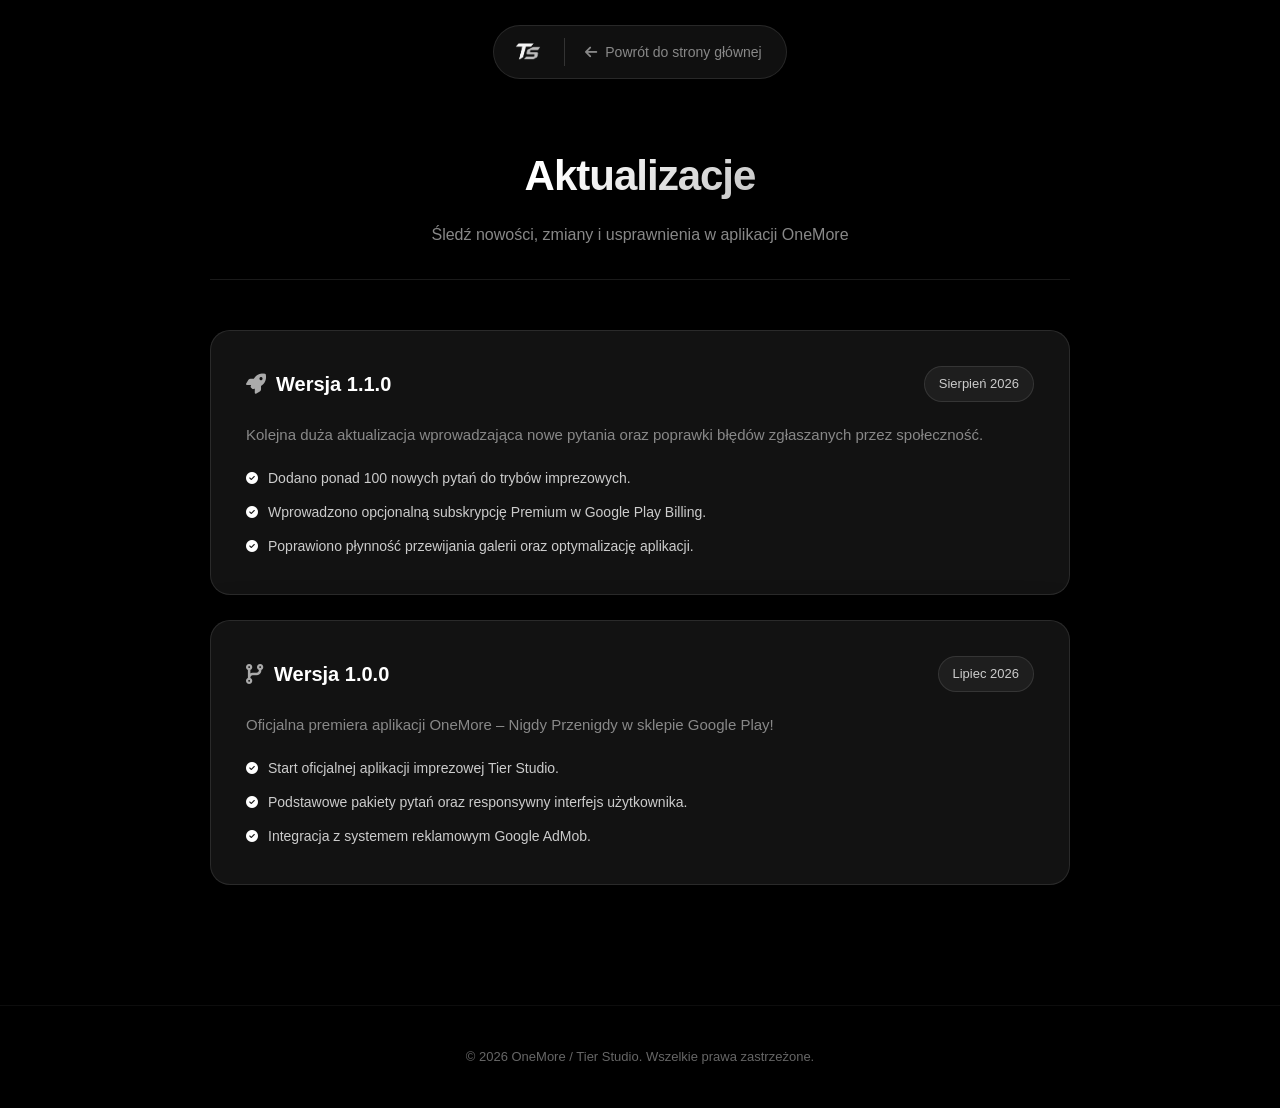
==== aktualizacje-onemore.html @ aea870fd "Add files via upload" ====
<!DOCTYPE html>
<html lang="pl">
<head>
    <meta charset="UTF-8">
    <meta name="viewport" content="width=device-width, initial-scale=1.0">
    <title>Aktualizacje | OneMore</title>
    <!-- Favicon - ikona w karcie przeglądarki -->
    <link rel="icon" type="image/png" href="image/logo0.png">
    <!-- FontAwesome dla ikonek -->
    <link rel="stylesheet" href="https://cdnjs.cloudflare.com/ajax/libs/font-awesome/6.4.0/css/all.min.css">
    
    <style>
        * {
            margin: 0;
            padding: 0;
            box-sizing: border-box;
            scroll-behavior: smooth;
        }

        body {
            background-color: #000000;
            color: #ffffff;
            font-family: -apple-system, BlinkMacSystemFont, 'Segoe UI', Roboto, Helvetica, Arial, sans-serif;
            line-height: 1.7;
            overflow-x: hidden;
        }

        /* Pasek nawigacyjny dopasowany do reszty stron */
        header.top-nav {
            position: fixed;
            top: 25px;
            left: 0;
            width: 100%;
            display: flex;
            justify-content: center;
            z-index: 1000;
            padding: 0 20px;
        }

        nav {
            background-color: rgba(18, 18, 18, 0.9);
            backdrop-filter: blur(14px);
            -webkit-backdrop-filter: blur(14px);
            border: 1px solid rgba(255, 255, 255, 0.1);
            border-radius: 40px;
            padding: 10px 24px 10px 18px;
            display: flex;
            align-items: center;
            gap: 20px;
            box-shadow: 0 10px 30px rgba(0, 0, 0, 0.8);
        }

        .nav-logo {
            display: flex;
            align-items: center;
            text-decoration: none;
        }

        .nav-logo img {
            height: 32px;
            width: auto;
            object-fit: contain;
        }

        .back-link {
            color: #888888;
            text-decoration: none;
            font-size: 14px;
            font-weight: 500;
            transition: color 0.2s ease;
            display: inline-flex;
            align-items: center;
            gap: 8px;
        }

        .back-link:hover {
            color: #ffffff;
        }

        main {
            max-width: 900px;
            margin: 0 auto;
            padding: 140px 20px 60px 20px;
        }

        .page-header {
            text-align: center;
            margin-bottom: 50px;
            padding-bottom: 30px;
            border-bottom: 1px solid rgba(255, 255, 255, 0.1);
        }

        .page-header h1 {
            font-size: 42px;
            font-weight: 900;
            letter-spacing: -1px;
            background: linear-gradient(135deg, #ffffff 40%, #777777 100%);
            -webkit-background-clip: text;
            -webkit-text-fill-color: transparent;
            margin-bottom: 10px;
        }

        .page-header p {
            color: #888888;
            font-size: 16px;
        }

        /* Kontener na aktualizacje (timeline / karty wersji) */
        .updates-container {
            display: flex;
            flex-direction: column;
            gap: 25px;
        }

        .update-card {
            background-color: #121212;
            border: 1px solid rgba(255, 255, 255, 0.1);
            border-radius: 20px;
            padding: 35px;
            box-shadow: 0 20px 50px rgba(0, 0, 0, 0.9);
            transition: border-color 0.3s ease;
        }

        .update-card:hover {
            border-color: rgba(255, 255, 255, 0.3);
        }

        .update-header {
            display: flex;
            justify-content: space-between;
            align-items: center;
            margin-bottom: 20px;
            flex-wrap: wrap;
            gap: 10px;
        }

        .version-title {
            font-size: 20px;
            color: #ffffff;
            font-weight: 700;
            display: flex;
            align-items: center;
            gap: 10px;
        }

        .version-title i {
            color: #aaaaaa;
        }

        .update-date {
            background: rgba(255, 255, 255, 0.05);
            border: 1px solid rgba(255, 255, 255, 0.1);
            padding: 6px 14px;
            border-radius: 20px;
            font-size: 13px;
            color: #cccccc;
        }

        .update-description {
            color: #888888;
            font-size: 15px;
            margin-bottom: 20px;
        }

        .update-list {
            list-style: none;
            display: flex;
            flex-direction: column;
            gap: 10px;
        }

        .update-list li {
            color: #cccccc;
            font-size: 14px;
            display: flex;
            align-items: flex-start;
            gap: 10px;
        }

        .update-list li i {
            color: #ffffff;
            margin-top: 5px;
            font-size: 12px;
        }

        footer {
            text-align: center;
            padding: 40px;
            color: #666666;
            font-size: 13px;
            border-top: 1px solid rgba(255, 255, 255, 0.05);
            margin-top: 60px;
        }

        @media (max-width: 600px) {
            .page-header h1 {
                font-size: 32px;
            }
            .update-card {
                padding: 20px;
            }
        }
    </style>
</head>
<body>

    <header class="top-nav">
        <nav>
            <a href="index.html" class="nav-logo">
                <img src="image/logo0.png" alt="Tier Studio Logo">
            </a>
            <div style="border-left: 1px solid rgba(255, 255, 255, 0.15); padding-left: 20px;">
                <a href="index.html" class="back-link"><i class="fas fa-arrow-left"></i> Powrót do strony głównej</a>
            </div>
        </nav>
    </header>

    <main>
        <div class="page-header">
            <h1>Aktualizacje</h1>
            <p>Śledź nowości, zmiany i usprawnienia w aplikacji OneMore</p>
        </div>

        <div class="updates-container">
            <!-- Wersja najnowsza -->
            <div class="update-card">
                <div class="update-header">
                    <h2 class="version-title"><i class="fas fa-rocket"></i> Wersja 1.1.0</h2>
                    <span class="update-date">Sierpień 2026</span>
                </div>
                <p class="update-description">Kolejna duża aktualizacja wprowadzająca nowe pytania oraz poprawki błędów zgłaszanych przez społeczność.</p>
                <ul class="update-list">
                    <li><i class="fas fa-check-circle"></i> Dodano ponad 100 nowych pytań do trybów imprezowych.</li>
                    <li><i class="fas fa-check-circle"></i> Wprowadzono opcjonalną subskrypcję Premium w Google Play Billing.</li>
                    <li><i class="fas fa-check-circle"></i> Poprawiono płynność przewijania galerii oraz optymalizację aplikacji.</li>
                </ul>
            </div>

            <!-- Wersja poprzednia -->
            <div class="update-card">
                <div class="update-header">
                    <h2 class="version-title"><i class="fas fa-code-branch"></i> Wersja 1.0.0</h2>
                    <span class="update-date">Lipiec 2026</span>
                </div>
                <p class="update-description">Oficjalna premiera aplikacji OneMore – Nigdy Przenigdy w sklepie Google Play!</p>
                <ul class="update-list">
                    <li><i class="fas fa-check-circle"></i> Start oficjalnej aplikacji imprezowej Tier Studio.</li>
                    <li><i class="fas fa-check-circle"></i> Podstawowe pakiety pytań oraz responsywny interfejs użytkownika.</li>
                    <li><i class="fas fa-check-circle"></i> Integracja z systemem reklamowym Google AdMob.</li>
                </ul>
            </div>
        </div>
    </main>

    <footer>
        <p>&copy; 2026 OneMore / Tier Studio. Wszelkie prawa zastrzeżone.</p>
    </footer>

</body>
</html>
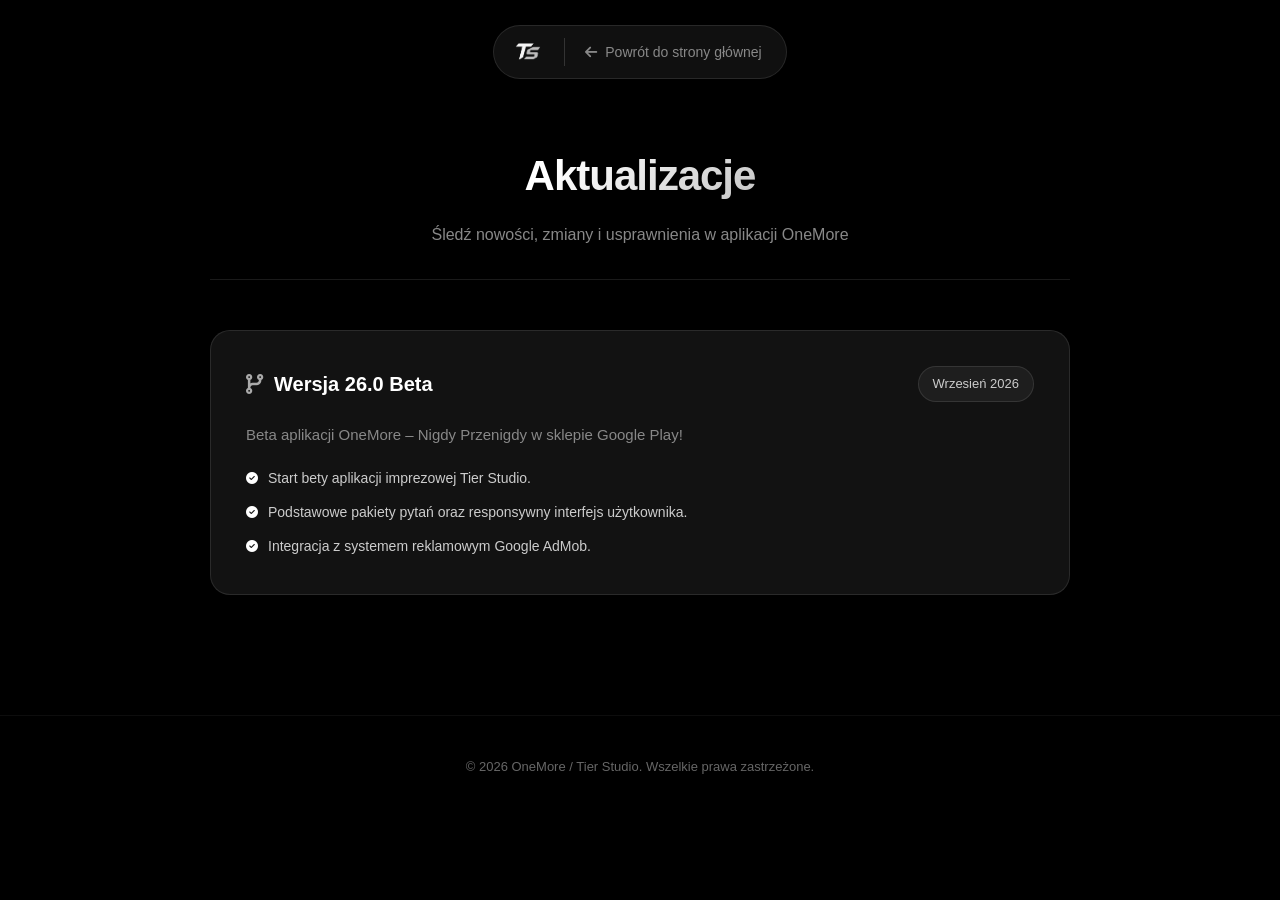
==== commit 789536ca: "Refactor aktualizacje-onemore.html structure" ====
--- a/aktualizacje-onemore.html
+++ b/aktualizacje-onemore.html
@@ -222,29 +222,15 @@
         </div>
 
         <div class="updates-container">
-            <!-- Wersja najnowsza -->
+         
             <div class="update-card">
                 <div class="update-header">
-                    <h2 class="version-title"><i class="fas fa-rocket"></i> Wersja 1.1.0</h2>
-                    <span class="update-date">Sierpień 2026</span>
+                    <h2 class="version-title"><i class="fas fa-code-branch"></i> Wersja 26.0 Beta</h2>
+                    <span class="update-date">Wrzesień 2026</span>
                 </div>
-                <p class="update-description">Kolejna duża aktualizacja wprowadzająca nowe pytania oraz poprawki błędów zgłaszanych przez społeczność.</p>
+                <p class="update-description">Beta aplikacji OneMore – Nigdy Przenigdy w sklepie Google Play!</p>
                 <ul class="update-list">
-                    <li><i class="fas fa-check-circle"></i> Dodano ponad 100 nowych pytań do trybów imprezowych.</li>
-                    <li><i class="fas fa-check-circle"></i> Wprowadzono opcjonalną subskrypcję Premium w Google Play Billing.</li>
-                    <li><i class="fas fa-check-circle"></i> Poprawiono płynność przewijania galerii oraz optymalizację aplikacji.</li>
-                </ul>
-            </div>
-
-            <!-- Wersja poprzednia -->
-            <div class="update-card">
-                <div class="update-header">
-                    <h2 class="version-title"><i class="fas fa-code-branch"></i> Wersja 1.0.0</h2>
-                    <span class="update-date">Lipiec 2026</span>
-                </div>
-                <p class="update-description">Oficjalna premiera aplikacji OneMore – Nigdy Przenigdy w sklepie Google Play!</p>
-                <ul class="update-list">
-                    <li><i class="fas fa-check-circle"></i> Start oficjalnej aplikacji imprezowej Tier Studio.</li>
+                    <li><i class="fas fa-check-circle"></i> Start bety aplikacji imprezowej Tier Studio.</li>
                     <li><i class="fas fa-check-circle"></i> Podstawowe pakiety pytań oraz responsywny interfejs użytkownika.</li>
                     <li><i class="fas fa-check-circle"></i> Integracja z systemem reklamowym Google AdMob.</li>
                 </ul>
@@ -257,4 +243,4 @@
     </footer>
 
 </body>
-</html>+</html>
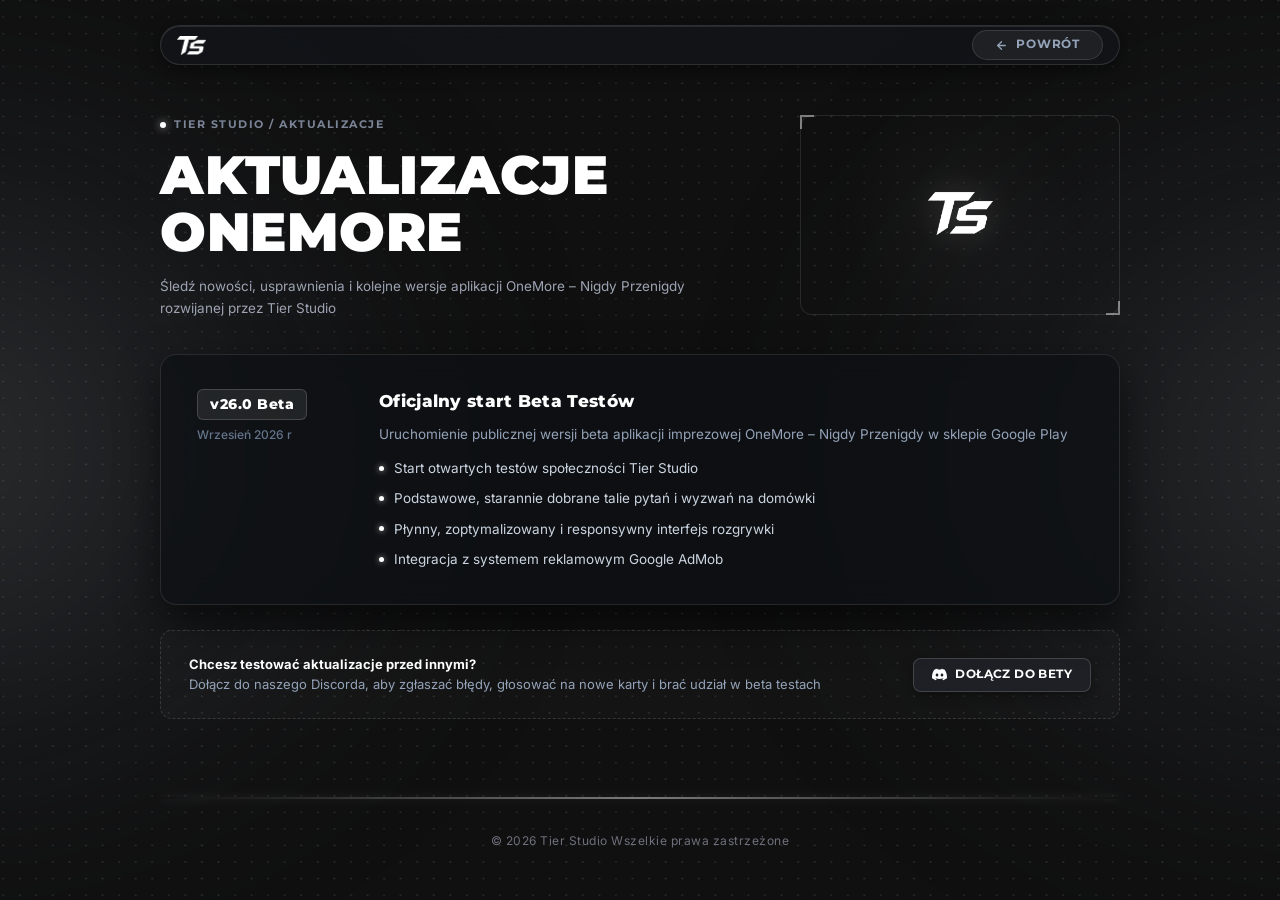
==== commit b5a19f55: "Add files via upload" ====
--- a/aktualizacje-onemore.html
+++ b/aktualizacje-onemore.html
@@ -1,246 +1,452 @@
-<!DOCTYPE html>
-<html lang="pl">
-<head>
-    <meta charset="UTF-8">
-    <meta name="viewport" content="width=device-width, initial-scale=1.0">
-    <title>Aktualizacje | OneMore</title>
-    <!-- Favicon - ikona w karcie przeglądarki -->
-    <link rel="icon" type="image/png" href="image/logo0.png">
-    <!-- FontAwesome dla ikonek -->
-    <link rel="stylesheet" href="https://cdnjs.cloudflare.com/ajax/libs/font-awesome/6.4.0/css/all.min.css">
-    
-    <style>
-        * {
-            margin: 0;
-            padding: 0;
-            box-sizing: border-box;
-            scroll-behavior: smooth;
-        }
-
-        body {
-            background-color: #000000;
-            color: #ffffff;
-            font-family: -apple-system, BlinkMacSystemFont, 'Segoe UI', Roboto, Helvetica, Arial, sans-serif;
-            line-height: 1.7;
-            overflow-x: hidden;
-        }
-
-        /* Pasek nawigacyjny dopasowany do reszty stron */
-        header.top-nav {
-            position: fixed;
-            top: 25px;
-            left: 0;
-            width: 100%;
-            display: flex;
-            justify-content: center;
-            z-index: 1000;
-            padding: 0 20px;
-        }
-
-        nav {
-            background-color: rgba(18, 18, 18, 0.9);
-            backdrop-filter: blur(14px);
-            -webkit-backdrop-filter: blur(14px);
-            border: 1px solid rgba(255, 255, 255, 0.1);
-            border-radius: 40px;
-            padding: 10px 24px 10px 18px;
-            display: flex;
-            align-items: center;
-            gap: 20px;
-            box-shadow: 0 10px 30px rgba(0, 0, 0, 0.8);
-        }
-
-        .nav-logo {
-            display: flex;
-            align-items: center;
-            text-decoration: none;
-        }
-
-        .nav-logo img {
-            height: 32px;
-            width: auto;
-            object-fit: contain;
-        }
-
-        .back-link {
-            color: #888888;
-            text-decoration: none;
-            font-size: 14px;
-            font-weight: 500;
-            transition: color 0.2s ease;
-            display: inline-flex;
-            align-items: center;
-            gap: 8px;
-        }
-
-        .back-link:hover {
-            color: #ffffff;
-        }
-
-        main {
-            max-width: 900px;
-            margin: 0 auto;
-            padding: 140px 20px 60px 20px;
-        }
-
-        .page-header {
-            text-align: center;
-            margin-bottom: 50px;
-            padding-bottom: 30px;
-            border-bottom: 1px solid rgba(255, 255, 255, 0.1);
-        }
-
-        .page-header h1 {
-            font-size: 42px;
-            font-weight: 900;
-            letter-spacing: -1px;
-            background: linear-gradient(135deg, #ffffff 40%, #777777 100%);
-            -webkit-background-clip: text;
-            -webkit-text-fill-color: transparent;
-            margin-bottom: 10px;
-        }
-
-        .page-header p {
-            color: #888888;
-            font-size: 16px;
-        }
-
-        /* Kontener na aktualizacje (timeline / karty wersji) */
-        .updates-container {
-            display: flex;
-            flex-direction: column;
-            gap: 25px;
-        }
-
-        .update-card {
-            background-color: #121212;
-            border: 1px solid rgba(255, 255, 255, 0.1);
-            border-radius: 20px;
-            padding: 35px;
-            box-shadow: 0 20px 50px rgba(0, 0, 0, 0.9);
-            transition: border-color 0.3s ease;
-        }
-
-        .update-card:hover {
-            border-color: rgba(255, 255, 255, 0.3);
-        }
-
-        .update-header {
-            display: flex;
-            justify-content: space-between;
-            align-items: center;
-            margin-bottom: 20px;
-            flex-wrap: wrap;
-            gap: 10px;
-        }
-
-        .version-title {
-            font-size: 20px;
-            color: #ffffff;
-            font-weight: 700;
-            display: flex;
-            align-items: center;
-            gap: 10px;
-        }
-
-        .version-title i {
-            color: #aaaaaa;
-        }
-
-        .update-date {
-            background: rgba(255, 255, 255, 0.05);
-            border: 1px solid rgba(255, 255, 255, 0.1);
-            padding: 6px 14px;
-            border-radius: 20px;
-            font-size: 13px;
-            color: #cccccc;
-        }
-
-        .update-description {
-            color: #888888;
-            font-size: 15px;
-            margin-bottom: 20px;
-        }
-
-        .update-list {
-            list-style: none;
-            display: flex;
-            flex-direction: column;
-            gap: 10px;
-        }
-
-        .update-list li {
-            color: #cccccc;
-            font-size: 14px;
-            display: flex;
-            align-items: flex-start;
-            gap: 10px;
-        }
-
-        .update-list li i {
-            color: #ffffff;
-            margin-top: 5px;
-            font-size: 12px;
-        }
-
-        footer {
-            text-align: center;
-            padding: 40px;
-            color: #666666;
-            font-size: 13px;
-            border-top: 1px solid rgba(255, 255, 255, 0.05);
-            margin-top: 60px;
-        }
-
-        @media (max-width: 600px) {
-            .page-header h1 {
-                font-size: 32px;
-            }
-            .update-card {
-                padding: 20px;
-            }
-        }
-    </style>
-</head>
-<body>
-
-    <header class="top-nav">
-        <nav>
-            <a href="index.html" class="nav-logo">
-                <img src="image/logo0.png" alt="Tier Studio Logo">
-            </a>
-            <div style="border-left: 1px solid rgba(255, 255, 255, 0.15); padding-left: 20px;">
-                <a href="index.html" class="back-link"><i class="fas fa-arrow-left"></i> Powrót do strony głównej</a>
-            </div>
-        </nav>
-    </header>
-
-    <main>
-        <div class="page-header">
-            <h1>Aktualizacje</h1>
-            <p>Śledź nowości, zmiany i usprawnienia w aplikacji OneMore</p>
-        </div>
-
-        <div class="updates-container">
-         
-            <div class="update-card">
-                <div class="update-header">
-                    <h2 class="version-title"><i class="fas fa-code-branch"></i> Wersja 26.0 Beta</h2>
-                    <span class="update-date">Wrzesień 2026</span>
-                </div>
-                <p class="update-description">Beta aplikacji OneMore – Nigdy Przenigdy w sklepie Google Play!</p>
-                <ul class="update-list">
-                    <li><i class="fas fa-check-circle"></i> Start bety aplikacji imprezowej Tier Studio.</li>
-                    <li><i class="fas fa-check-circle"></i> Podstawowe pakiety pytań oraz responsywny interfejs użytkownika.</li>
-                    <li><i class="fas fa-check-circle"></i> Integracja z systemem reklamowym Google AdMob.</li>
-                </ul>
-            </div>
-        </div>
-    </main>
-
-    <footer>
-        <p>&copy; 2026 OneMore / Tier Studio. Wszelkie prawa zastrzeżone.</p>
-    </footer>
-
-</body>
-</html>
+<!DOCTYPE html>
+<html lang="pl">
+<head>
+  <meta charset="UTF-8">
+  <meta name="viewport" content="width=device-width, initial-scale=1.0">
+  <title>Aktualizacje – OneMore | Tier Studio</title>
+  <meta name="description" content="Historia wersji, dziennik zmian i aktualizacje gry OneMore – Nigdy Przenigdy od Tier Studio.">
+  <meta name="theme-color" content="#0e0e10">
+
+  <link rel="icon" type="image/png" href="Image/favicon.png">
+  <link rel="shortcut icon" type="image/png" href="Image/logoG.png">
+
+  <link rel="preconnect" href="https://fonts.googleapis.com">
+  <link rel="preconnect" href="https://fonts.gstatic.com" crossorigin>
+  <link href="https://fonts.googleapis.com/css2?family=Montserrat:wght@400;600;700;800;900&family=Inter:wght@400;500;600;700&display=swap" rel="stylesheet">
+
+  <link rel="stylesheet" href="style.css">
+  <style>
+    .updates-page {
+      padding-top: 25px;
+      padding-bottom: 70px;
+    }
+
+    .nav-back-btn {
+      display: inline-flex;
+      align-items: center;
+      gap: 8px;
+      font-family: var(--font-heading);
+      font-size: 11.5px;
+      font-weight: 700;
+      letter-spacing: 0.8px;
+      text-transform: uppercase;
+      color: #94a3b8;
+      text-decoration: none;
+      padding: 5.5px 22px;
+      border-radius: 9999px;
+      background: rgba(255, 255, 255, 0.06);
+      border: 1px solid rgba(255, 255, 255, 0.12);
+      transition: all var(--transition-fast);
+    }
+
+    .nav-back-btn:hover {
+      color: #ffffff;
+      background: rgba(255, 255, 255, 0.14);
+      border-color: rgba(255, 255, 255, 0.28);
+      transform: translateX(-2px);
+    }
+
+    .updates-layout-wrapper {
+      width: 100%;
+      max-width: 960px;
+      margin: 0 auto;
+      display: flex;
+      flex-direction: column;
+    }
+
+    /* Górna sekcja jak na podstronie polityki */
+    .updates-header-split {
+      display: flex;
+      align-items: center;
+      justify-content: space-between;
+      gap: 40px;
+      width: 100%;
+      padding-bottom: 35px;
+    }
+
+    .updates-header-left {
+      flex: 1.3;
+      min-width: 0;
+    }
+
+    .updates-breadcrumb {
+      display: inline-flex;
+      align-items: center;
+      gap: 8px;
+      font-family: var(--font-heading);
+      font-size: 10.5px;
+      font-weight: 700;
+      letter-spacing: 1.5px;
+      text-transform: uppercase;
+      color: #7b8496;
+      margin-bottom: 14px;
+    }
+
+    .breadcrumb-dot {
+      width: 6px;
+      height: 6px;
+      border-radius: 50%;
+      background-color: #ffffff;
+      box-shadow: 0 0 8px rgba(255, 255, 255, 0.7);
+      display: inline-block;
+      flex-shrink: 0;
+      animation: dotPulse 2s cubic-bezier(0.4, 0, 0.6, 1) infinite;
+    }
+
+    .updates-main-title {
+      font-family: var(--font-heading);
+      font-size: clamp(34px, 4.6vw, 54px);
+      font-weight: 900;
+      letter-spacing: 0.5px;
+      color: #ffffff;
+      line-height: 1.05;
+      text-transform: uppercase;
+      margin-bottom: 16px;
+    }
+
+    .updates-main-desc {
+      font-family: var(--font-body);
+      font-size: 13.5px;
+      color: #9da3b2;
+      line-height: 1.6;
+      max-width: 540px;
+    }
+
+    .updates-header-right {
+      flex: 0.9;
+      display: flex;
+      justify-content: flex-end;
+      align-items: center;
+    }
+
+    .ts-corner-box {
+      position: relative;
+      width: 100%;
+      max-width: 320px;
+      aspect-ratio: 16 / 10;
+      display: flex;
+      align-items: center;
+      justify-content: center;
+      padding: 20px;
+      border: 1px solid rgba(255, 255, 255, 0.1);
+      border-radius: 12px;
+      background: radial-gradient(circle at center, rgba(255, 255, 255, 0.03) 0%, rgba(0, 0, 0, 0) 70%);
+    }
+
+    .ts-corner-box::before,
+    .ts-corner-box::after {
+      content: "";
+      position: absolute;
+      width: 14px;
+      height: 14px;
+      pointer-events: none;
+    }
+
+    .ts-corner-box::before {
+      top: -1px;
+      left: -1px;
+      border-top: 2px solid rgba(255, 255, 255, 0.45);
+      border-left: 2px solid rgba(255, 255, 255, 0.45);
+    }
+
+    .ts-corner-box::after {
+      bottom: -1px;
+      right: -1px;
+      border-bottom: 2px solid rgba(255, 255, 255, 0.45);
+      border-right: 2px solid rgba(255, 255, 255, 0.45);
+    }
+
+    .ts-corner-img {
+      max-height: 85px;
+      width: auto;
+      object-fit: contain;
+      filter: invert(1) brightness(1.15) drop-shadow(0 0 16px rgba(255, 255, 255, 0.15));
+      transition: transform var(--transition-fast);
+    }
+
+    .ts-corner-box:hover .ts-corner-img {
+      transform: scale(1.06);
+    }
+
+    /* Kontener changelogu / listy aktualizacji */
+    .updates-list-container {
+      width: 100%;
+      border: 1px solid rgba(255, 255, 255, 0.1);
+      border-radius: 16px;
+      background: rgba(14, 16, 20, 0.7);
+      backdrop-filter: blur(14px);
+      -webkit-backdrop-filter: blur(14px);
+      overflow: hidden;
+      box-shadow: 0 16px 40px rgba(0, 0, 0, 0.55);
+    }
+
+    .update-row {
+      display: flex;
+      align-items: flex-start;
+      gap: 32px;
+      padding: 34px 36px;
+      border-bottom: 1px solid rgba(255, 255, 255, 0.08);
+      transition: background-color 0.2s ease;
+    }
+
+    .update-row:last-child {
+      border-bottom: none;
+    }
+
+    .update-row:hover {
+      background-color: rgba(255, 255, 255, 0.02);
+    }
+
+    .update-version-badge {
+      display: flex;
+      flex-direction: column;
+      align-items: flex-start;
+      width: 150px;
+      flex-shrink: 0;
+      gap: 6px;
+    }
+
+    .version-tag {
+      font-family: var(--font-heading);
+      font-size: 14px;
+      font-weight: 800;
+      color: #ffffff;
+      letter-spacing: 0.5px;
+      background: rgba(255, 255, 255, 0.08);
+      border: 1px solid rgba(255, 255, 255, 0.16);
+      padding: 4px 12px;
+      border-radius: 6px;
+      display: inline-flex;
+      align-items: center;
+      gap: 6px;
+    }
+
+    .version-date {
+      font-family: var(--font-body);
+      font-size: 12px;
+      color: #64748b;
+      font-weight: 500;
+    }
+
+    .update-content {
+      flex: 1;
+      min-width: 0;
+    }
+
+    .update-title {
+      font-family: var(--font-heading);
+      font-size: 17px;
+      font-weight: 800;
+      color: #ffffff;
+      letter-spacing: 0.3px;
+      margin-bottom: 8px;
+    }
+
+    .update-desc {
+      font-family: var(--font-body);
+      font-size: 13.5px;
+      color: #94a3b8;
+      line-height: 1.65;
+    }
+
+    .update-desc p {
+      margin-bottom: 10px;
+    }
+
+    .update-features {
+      list-style: none;
+      display: flex;
+      flex-direction: column;
+      gap: 8px;
+      margin-top: 12px;
+    }
+
+    .update-features li {
+      font-family: var(--font-body);
+      font-size: 13.5px;
+      color: #cbd5e1;
+      display: flex;
+      align-items: center;
+      gap: 10px;
+    }
+
+    .check-dot {
+      width: 5px;
+      height: 5px;
+      border-radius: 50%;
+      background: #ffffff;
+      box-shadow: 0 0 6px rgba(255, 255, 255, 0.7);
+      flex-shrink: 0;
+    }
+
+    /* Karta społeczności i powiadomień na dole */
+    .discord-hint-card {
+      margin-top: 25px;
+      padding: 24px 28px;
+      border: 1px dashed rgba(255, 255, 255, 0.14);
+      border-radius: 12px;
+      background: rgba(255, 255, 255, 0.02);
+      display: flex;
+      align-items: center;
+      justify-content: space-between;
+      gap: 20px;
+      flex-wrap: wrap;
+    }
+
+    .discord-hint-text {
+      font-family: var(--font-body);
+      font-size: 13px;
+      color: #94a3b8;
+      line-height: 1.5;
+    }
+
+    .discord-hint-text strong {
+      color: #ffffff;
+    }
+
+    .discord-hint-btn {
+      display: inline-flex;
+      align-items: center;
+      gap: 8px;
+      background: #1e2025;
+      color: #ffffff;
+      border: 1px solid rgba(255, 255, 255, 0.16);
+      border-radius: 8px;
+      font-family: var(--font-heading);
+      font-weight: 700;
+      font-size: 11.5px;
+      letter-spacing: 0.4px;
+      text-transform: uppercase;
+      padding: 7.5px 18px;
+      text-decoration: none;
+      cursor: pointer;
+      box-shadow: 0 4px 12px rgba(0, 0, 0, 0.35);
+      transition: all var(--transition-fast);
+      white-space: nowrap;
+    }
+
+    .discord-hint-btn:hover {
+      background: #2a2c34;
+      border-color: rgba(255, 255, 255, 0.32);
+      transform: translateY(-1.5px);
+      box-shadow: 0 6px 16px rgba(0, 0, 0, 0.5);
+    }
+
+    @media (max-width: 820px) {
+      .updates-header-split {
+        flex-direction: column;
+        align-items: flex-start;
+        gap: 25px;
+      }
+      .updates-header-right {
+        width: 100%;
+        justify-content: flex-start;
+      }
+      .ts-corner-box {
+        max-width: 100%;
+        height: 120px;
+      }
+      .update-row {
+        flex-direction: column;
+        gap: 16px;
+        padding: 24px 20px;
+      }
+      .update-version-badge {
+        width: 100%;
+      }
+    }
+  </style>
+</head>
+<body>
+
+  <section class="section-block updates-page" aria-label="Aktualizacje OneMore">
+    <div class="section-container">
+      
+      <!-- Pasek nawigacji identyczny jak na podstronie polityki -->
+      <header class="navbar-capsule">
+        <a href="index.html" class="nav-logo" title="Tier Studio">
+          <img src="Image/logo_tight.png" alt="TS Logo" class="nav-ts-logo">
+        </a>
+        <a href="index.html" class="nav-back-btn" title="Powrót do strony głównej">
+          <svg width="13" height="13" viewBox="0 0 24 24" fill="none" stroke="currentColor" stroke-width="2.5" stroke-linecap="round" stroke-linejoin="round">
+            <line x1="19" y1="12" x2="5" y2="12"></line>
+            <polyline points="12 19 5 12 12 5"></polyline>
+          </svg>
+          <span>POWRÓT</span>
+        </a>
+      </header>
+
+      <div class="updates-layout-wrapper">
+        
+        <div class="updates-header-split">
+          <div class="updates-header-left">
+            <div class="updates-breadcrumb">
+              <span class="breadcrumb-dot" aria-hidden="true"></span>
+              <span>TIER STUDIO / AKTUALIZACJE</span>
+            </div>
+            <h1 class="updates-main-title">AKTUALIZACJE<br>ONEMORE</h1>
+            <p class="updates-main-desc">
+              Śledź nowości, usprawnienia i kolejne wersje aplikacji OneMore – Nigdy Przenigdy rozwijanej przez Tier Studio
+            </p>
+          </div>
+
+          <div class="updates-header-right">
+            <div class="ts-corner-box">
+              <img src="Image/logo0.png" alt="Tier Studio TS Logo" class="ts-corner-img">
+            </div>
+          </div>
+        </div>
+
+        <div class="updates-list-container">
+          
+          <div class="update-row">
+            <div class="update-version-badge">
+              <span class="version-tag">v26.0 Beta</span>
+              <span class="version-date">Wrzesień 2026 r</span>
+            </div>
+            <div class="update-content">
+              <h2 class="update-title">Oficjalny start Beta Testów</h2>
+              <div class="update-desc">
+                <p>Uruchomienie publicznej wersji beta aplikacji imprezowej OneMore – Nigdy Przenigdy w sklepie Google Play</p>
+                <ul class="update-features">
+                  <li><span class="check-dot"></span> Start otwartych testów społeczności Tier Studio</li>
+                  <li><span class="check-dot"></span> Podstawowe, starannie dobrane talie pytań i wyzwań na domówki</li>
+                  <li><span class="check-dot"></span> Płynny, zoptymalizowany i responsywny interfejs rozgrywki</li>
+                  <li><span class="check-dot"></span> Integracja z systemem reklamowym Google AdMob</li>
+                </ul>
+              </div>
+            </div>
+          </div>
+
+        </div>
+
+        <div class="discord-hint-card">
+          <div class="discord-hint-text">
+            <strong>Chcesz testować aktualizacje przed innymi?</strong><br>
+            Dołącz do naszego Discorda, aby zgłaszać błędy, głosować na nowe karty i brać udział w beta testach
+          </div>
+          <a href="https://discord.gg/GRFfxUeqSg" target="_blank" rel="noopener noreferrer" class="discord-hint-btn">
+            <svg width="15" height="15" viewBox="0 0 24 24" fill="currentColor">
+              <path d="M20.317 4.37a19.791 19.791 0 0 0-4.885-1.515.074.074 0 0 0-.079.037c-.21.375-.444.864-.608 1.25a18.27 18.27 0 0 0-5.487 0 12.64 12.64 0 0 0-.617-1.25.077.077 0 0 0-.079-.037A19.736 19.736 0 0 0 3.677 4.37a.07.07 0 0 0-.032.027C.533 9.046-.32 13.58.099 18.057a.082.082 0 0 0 .031.057 19.9 19.9 0 0 0 5.993 3.03.078.078 0 0 0 .084-.028c.462-.63.874-1.295 1.226-1.994.021-.041.001-.09-.041-.106a13.107 13.107 0 0 1-1.872-.892.077.077 0 0 1-.008-.128 10.2 10.2 0 0 0 .372-.292.074.074 0 0 1 .077-.01c3.929 1.793 8.18 1.793 12.061 0a.074.074 0 0 1 .078.01c.12.098.246.198.373.292a.077.077 0 0 1-.006.127 12.299 12.299 0 0 1-1.873.894.077.077 0 0 0-.041.107c.36.698.772 1.362 1.225 1.993a.076.076 0 0 0 .084.028 19.839 19.839 0 0 0 6.002-3.03.077.077 0 0 0 .032-.054c.5-5.177-.838-9.674-3.549-13.66a.061.061 0 0 0-.031-.028zM8.02 15.33c-1.183 0-2.157-1.085-2.157-2.419 0-1.333.956-2.419 2.157-2.419 1.21 0 2.176 1.096 2.157 2.42 0 1.333-.956 2.418-2.157 2.418zm7.975 0c-1.183 0-2.157-1.085-2.157-2.419 0-1.333.955-2.419 2.157-2.419 1.21 0 2.176 1.096 2.157 2.42 0 1.333-.946 2.418-2.157 2.418z"/>
+            </svg>
+            <span>Dołącz do Bety</span>
+          </a>
+        </div>
+
+      </div>
+
+    </div>
+  </section>
+
+  <div class="section-divider" aria-hidden="true">
+    <div class="divider-line"></div>
+  </div>
+
+  <footer class="footer-block" aria-label="Stopka strony">
+    <div class="section-container">
+      <p class="footer-copy">&copy; 2026 Tier Studio Wszelkie prawa zastrzeżone</p>
+    </div>
+  </footer>
+
+</body>
+</html>
--- a/style.css
+++ b/style.css
@@ -0,0 +1,979 @@
+:root {
+  --bg-color: #0b0c0e;
+  --text-primary: #ffffff;
+  --font-heading: 'Montserrat', -apple-system, BlinkMacSystemFont, "Segoe UI", Roboto, sans-serif;
+  --font-body: 'Inter', -apple-system, BlinkMacSystemFont, "Segoe UI", Roboto, sans-serif;
+  --transition-fast: 0.18s cubic-bezier(0.16, 1, 0.3, 1);
+}
+
+*, *::before, *::after {
+  box-sizing: border-box;
+  margin: 0;
+  padding: 0;
+}
+
+html, body {
+  width: 100%;
+  max-width: 100vw;
+  overflow-x: hidden;
+  background-color: var(--bg-color);
+}
+
+html {
+  scroll-behavior: smooth;
+  font-size: 16px;
+}
+
+body {
+  font-family: var(--font-body);
+  color: var(--text-primary);
+  min-height: 100vh;
+  line-height: 1.5;
+  -webkit-font-smoothing: antialiased;
+  position: relative;
+  background-color: var(--bg-color);
+  background-image: url('Image/tło.png');
+  background-repeat: repeat;
+  background-position: center top;
+  background-attachment: fixed;
+}
+
+body::before,
+body::after {
+  content: "";
+  position: fixed;
+  top: 0;
+  width: 50vw;
+  max-width: 650px;
+  height: 100vh;
+  pointer-events: none;
+  z-index: 0;
+  opacity: 0.55;
+  filter: blur(85px);
+}
+
+body::before {
+  left: -150px;
+  background: radial-gradient(
+    ellipse at left center,
+    rgba(255, 255, 255, 0.28) 0%,
+    rgba(148, 163, 184, 0.22) 30%,
+    rgba(71, 85, 105, 0.12) 55%,
+    rgba(11, 12, 14, 0) 80%
+  );
+}
+
+body::after {
+  right: -150px;
+  background: radial-gradient(
+    ellipse at right center,
+    rgba(255, 255, 255, 0.26) 0%,
+    rgba(148, 163, 184, 0.20) 30%,
+    rgba(71, 85, 105, 0.10) 55%,
+    rgba(11, 12, 14, 0) 80%
+  );
+}
+
+img {
+  max-width: 100%;
+  height: auto;
+  display: block;
+}
+
+.section-block {
+  width: 100%;
+  padding: 50px 20px;
+  display: flex;
+  justify-content: center;
+  align-items: center;
+  position: relative;
+  overflow: hidden;
+  background: transparent;
+}
+
+.section-divider {
+  width: 100%;
+  display: flex;
+  justify-content: center;
+  align-items: center;
+  padding: 8px 20px;
+  overflow: hidden;
+  background: transparent;
+  position: relative;
+  z-index: 2;
+}
+
+.divider-line {
+  width: 100%;
+  max-width: 960px;
+  height: 1.5px;
+  background: linear-gradient(
+    90deg,
+    rgba(255, 255, 255, 0) 0%,
+    rgba(255, 255, 255, 0.08) 12%,
+    rgba(255, 255, 255, 0.45) 50%,
+    rgba(255, 255, 255, 0.08) 88%,
+    rgba(255, 255, 255, 0) 100%
+  );
+  box-shadow: 0 0 10px rgba(255, 255, 255, 0.15);
+  display: block;
+}
+
+.section-container {
+  width: 100%;
+  max-width: 1060px;
+  margin: 0 auto;
+  display: flex;
+  flex-direction: column;
+  align-items: center;
+  min-width: 0;
+  position: relative;
+  z-index: 2;
+}
+
+.navbar-capsule {
+  width: 100%;
+  max-width: 960px;
+  height: 40px;
+  background: rgba(18, 20, 26, 0.75);
+  backdrop-filter: blur(16px);
+  -webkit-backdrop-filter: blur(16px);
+  border: 1px solid rgba(255, 255, 255, 0.12);
+  border-radius: 9999px;
+  display: flex;
+  align-items: center;
+  justify-content: space-between;
+  padding: 0 16px;
+  margin-bottom: 45px;
+  box-shadow: 0 4px 20px rgba(0, 0, 0, 0.5), inset 0 1px 0 rgba(255, 255, 255, 0.1);
+  user-select: none;
+  min-width: 0;
+}
+
+.nav-logo {
+  display: flex;
+  align-items: center;
+  text-decoration: none;
+  transition: transform var(--transition-fast);
+  flex-shrink: 0;
+}
+
+.nav-logo:hover {
+  transform: scale(1.06);
+}
+
+.nav-ts-logo {
+  height: 19px;
+  width: auto;
+  display: block;
+  filter: invert(1) brightness(1.2);
+}
+
+.nav-links {
+  display: flex;
+  align-items: center;
+  gap: 8px;
+}
+
+.nav-link {
+  font-family: var(--font-body);
+  font-size: 13px;
+  font-weight: 500;
+  color: #94a3b8;
+  text-decoration: none;
+  padding: 4px 14px;
+  border-radius: 9999px;
+  transition: all var(--transition-fast);
+  white-space: nowrap;
+}
+
+.nav-link:hover {
+  color: #ffffff;
+  background-color: rgba(255, 255, 255, 0.08);
+}
+
+.nav-link.active {
+  background-color: rgba(255, 255, 255, 0.14);
+  color: #ffffff;
+  font-weight: 700;
+  box-shadow: inset 0 0 0 1px rgba(255, 255, 255, 0.12);
+}
+
+.nav-socials {
+  display: flex;
+  align-items: center;
+  gap: 14px;
+  flex-shrink: 0;
+}
+
+.nav-icon {
+  color: #94a3b8;
+  display: flex;
+  align-items: center;
+  justify-content: center;
+  text-decoration: none;
+  transition: transform var(--transition-fast), color var(--transition-fast), filter var(--transition-fast);
+}
+
+.nav-icon:hover {
+  transform: scale(1.15);
+  color: #ffffff;
+  filter: drop-shadow(0 0 6px rgba(255, 255, 255, 0.45));
+}
+
+.watermark-wrapper {
+  position: relative;
+  display: flex;
+  align-items: center;
+  justify-content: center;
+  width: 100%;
+  padding: 10px 0;
+  overflow: visible;
+  min-width: 0;
+}
+
+.watermark-img {
+  position: absolute;
+  top: 50%;
+  left: 50%;
+  transform: translate(-50%, -50%);
+  pointer-events: none;
+  user-select: none;
+  z-index: 1;
+  opacity: 0.12;
+  filter: invert(1);
+  height: clamp(55px, 8.5vw, 92px);
+  width: auto;
+  max-width: 95%;
+  object-fit: contain;
+  transition: opacity var(--transition-fast);
+}
+
+.watermark-img-onas {
+  height: clamp(65px, 10.5vw, 115px);
+  opacity: 0.16;
+  transform: translate(-51.5%, -48%);
+}
+
+.watermark-img-discord {
+  height: clamp(70px, 11vw, 125px);
+  max-width: 100%;
+  opacity: 0.16;
+  transform: translate(-50%, -50%);
+}
+
+.hero-title,
+.section-title,
+.onemore-title,
+.discord-title,
+.media-title {
+  position: relative;
+  z-index: 2;
+  font-family: var(--font-heading);
+  font-weight: 800;
+  color: #ffffff;
+  text-align: center;
+  line-height: 1.25;
+  width: 100%;
+  min-width: 0;
+  word-break: break-word;
+}
+
+.discord-btn {
+  display: inline-flex;
+  align-items: center;
+  justify-content: center;
+  gap: 7px;
+  background-color: #ffffff;
+  color: #0b0c0e;
+  border: 1.5px solid #141518;
+  border-radius: 6px;
+  font-family: var(--font-heading);
+  font-weight: 700;
+  font-size: 11.5px;
+  letter-spacing: 0.5px;
+  text-transform: uppercase;
+  text-decoration: none;
+  padding: 6.5px 15px;
+  cursor: pointer;
+  transition: transform var(--transition-fast), box-shadow var(--transition-fast), background-color var(--transition-fast), border-color var(--transition-fast);
+  box-shadow: 0 2px 6px rgba(0, 0, 0, 0.35);
+  white-space: nowrap;
+}
+
+.discord-btn:hover {
+  background-color: #f4f5f8;
+  border-color: #000000;
+  transform: translateY(-1.5px);
+  box-shadow: 0 4px 14px rgba(255, 255, 255, 0.22);
+}
+
+.discord-btn:active {
+  transform: translateY(0);
+  background-color: #e5e7eb;
+  box-shadow: 0 1px 3px rgba(0, 0, 0, 0.25);
+}
+
+.discord-btn-icon .platform-label {
+  font-size: 10.5px;
+  font-weight: 600;
+  text-transform: none;
+  opacity: 0.85;
+  margin-right: 1px;
+}
+
+.discord-btn .btn-icon {
+  display: inline-block;
+  vertical-align: middle;
+}
+
+.hero-section {
+  padding-top: 25px;
+  padding-bottom: 50px;
+}
+
+.hero-split {
+  display: flex;
+  align-items: center;
+  justify-content: space-between;
+  gap: 40px;
+  width: 100%;
+  min-width: 0;
+}
+
+.hero-col-info {
+  flex: 1.1;
+  max-width: 490px;
+  display: flex;
+  flex-direction: column;
+  align-items: flex-start;
+  justify-content: center;
+  text-align: left;
+  min-width: 0;
+  width: 100%;
+}
+
+.hero-eyebrow {
+  display: inline-flex;
+  align-items: center;
+  gap: 8px;
+  font-family: var(--font-heading);
+  font-size: 11px;
+  font-weight: 700;
+  letter-spacing: 1.8px;
+  text-transform: uppercase;
+  color: #7b8496;
+  margin-bottom: 12px;
+}
+
+.hero-eyebrow .eyebrow-dot {
+  width: 6px;
+  height: 6px;
+  border-radius: 50%;
+  background-color: #ffffff;
+  box-shadow: 0 0 8px rgba(255, 255, 255, 0.7);
+  display: inline-block;
+  flex-shrink: 0;
+  animation: dotPulse 2s cubic-bezier(0.4, 0, 0.6, 1) infinite;
+}
+
+@keyframes dotPulse {
+  0%, 100% {
+    opacity: 1;
+    transform: scale(1);
+    box-shadow: 0 0 0 0 rgba(255, 255, 255, 0.7);
+  }
+  50% {
+    opacity: 0.6;
+    transform: scale(0.85);
+    box-shadow: 0 0 0 5px rgba(255, 255, 255, 0);
+  }
+}
+
+.hero-title {
+  font-size: clamp(32px, 4.2vw, 50px);
+  font-weight: 900;
+  letter-spacing: 0.5px;
+  color: #ffffff;
+  line-height: 1.1;
+  text-align: left;
+  margin-bottom: 0;
+  width: 100%;
+}
+
+.hero-desc {
+  font-family: var(--font-body);
+  font-size: 14px;
+  color: #9ea3b2;
+  line-height: 1.65;
+  text-align: left;
+  max-width: 440px;
+  width: 100%;
+  margin-bottom: 24px;
+}
+
+.hero-actions {
+  display: flex;
+  gap: 14px;
+  justify-content: flex-start;
+  align-items: center;
+  width: 100%;
+  flex-wrap: wrap;
+}
+
+.hero-btn {
+  display: inline-flex;
+  align-items: center;
+  justify-content: center;
+  font-family: var(--font-heading);
+  font-weight: 700;
+  font-size: 12.5px;
+  letter-spacing: 0.2px;
+  text-decoration: none;
+  padding: 8.5px 22px;
+  border-radius: 8px;
+  cursor: pointer;
+  transition: transform var(--transition-fast), box-shadow var(--transition-fast), background-color var(--transition-fast), border-color var(--transition-fast);
+  white-space: nowrap;
+}
+
+.hero-btn-light {
+  background-color: #ffffff;
+  color: #0d0e12;
+  border: 1.5px solid #ffffff;
+  box-shadow: 0 2px 8px rgba(0, 0, 0, 0.35);
+}
+
+.hero-btn-light:hover {
+  background-color: #f2f4f8;
+  border-color: #f2f4f8;
+  transform: translateY(-1.5px);
+  box-shadow: 0 4px 14px rgba(255, 255, 255, 0.25);
+}
+
+.hero-btn-light:active {
+  transform: translateY(0);
+  background-color: #e2e5ec;
+}
+
+.hero-btn-dark {
+  background-color: #121316;
+  color: #ffffff;
+  border: 1.5px solid rgba(255, 255, 255, 0.18);
+  box-shadow: 0 2px 8px rgba(0, 0, 0, 0.45);
+}
+
+.hero-btn-dark:hover {
+  background-color: #1e2026;
+  border-color: rgba(255, 255, 255, 0.38);
+  transform: translateY(-1.5px);
+  box-shadow: 0 4px 14px rgba(0, 0, 0, 0.6);
+}
+
+.hero-btn-dark:active {
+  transform: translateY(0);
+  background-color: #0b0c0e;
+}
+
+.hero-col-device {
+  flex: 1;
+  max-width: 480px;
+  display: flex;
+  justify-content: flex-end;
+  align-items: center;
+  min-width: 0;
+  width: 100%;
+}
+
+.hero-devices-img {
+  width: 100%;
+  max-width: 470px;
+  height: auto;
+  display: block;
+  filter: drop-shadow(0 15px 35px rgba(0, 0, 0, 0.65));
+  animation: floatDevices 8s ease-in-out infinite;
+  will-change: transform;
+}
+
+@keyframes floatDevices {
+  0%, 100% {
+    transform: translateY(0);
+  }
+  50% {
+    transform: translateY(-6px);
+  }
+}
+
+.about-section {
+  padding: 50px 20px;
+}
+
+.about-card {
+  width: 100%;
+  max-width: 820px;
+  display: flex;
+  flex-direction: column;
+  align-items: center;
+  text-align: center;
+  min-width: 0;
+}
+
+.section-title {
+  font-size: clamp(24px, 4vw, 34px);
+  letter-spacing: 2px;
+}
+
+.about-desc {
+  font-family: var(--font-body);
+  font-size: 14px;
+  color: #b0b3bf;
+  line-height: 1.75;
+  margin-top: 18px;
+  text-align: center;
+  max-width: 780px;
+  width: 100%;
+}
+
+.onemore-section {
+  padding: 50px 20px;
+}
+
+.onemore-split {
+  display: flex;
+  align-items: center;
+  justify-content: center;
+  gap: 40px;
+  width: 100%;
+  min-width: 0;
+}
+
+.onemore-col-info {
+  flex: 1;
+  max-width: 470px;
+  display: flex;
+  flex-direction: column;
+  align-items: center;
+  justify-content: center;
+  text-align: center;
+  min-width: 0;
+  width: 100%;
+}
+
+.onemore-title {
+  font-size: clamp(20px, 3.8vw, 32px);
+  letter-spacing: 0.5px;
+}
+
+.onemore-subtitle {
+  font-family: var(--font-body);
+  font-size: 13.5px;
+  font-weight: 600;
+  color: #e2e4ed;
+  margin-top: 12px;
+  line-height: 1.45;
+  width: 100%;
+}
+
+.onemore-desc {
+  font-family: var(--font-body);
+  font-size: 13px;
+  color: #9da1b0;
+  margin-top: 6px;
+  line-height: 1.5;
+  width: 100%;
+}
+
+.onemore-btn-grid {
+  display: grid;
+  grid-template-columns: repeat(2, 145px);
+  gap: 10px 14px;
+  justify-content: center;
+  margin-top: 22px;
+}
+
+.onemore-btn-grid .discord-btn {
+  width: 100%;
+}
+
+.onemore-col-phones {
+  flex: 0.85;
+  max-width: 380px;
+  display: flex;
+  justify-content: center;
+  min-width: 0;
+  width: 100%;
+}
+
+.onemore-phones-img {
+  width: 100%;
+  max-width: 350px;
+  height: auto;
+  display: block;
+  filter: drop-shadow(0 15px 30px rgba(0, 0, 0, 0.6));
+  animation: floatDevices 8s ease-in-out infinite;
+  animation-delay: -3s;
+  will-change: transform;
+}
+
+.discord-section {
+  padding: 50px 20px;
+}
+
+.discord-split {
+  display: flex;
+  align-items: center;
+  justify-content: center;
+  gap: 45px;
+  width: 100%;
+  max-width: 860px;
+  min-width: 0;
+}
+
+.discord-col-bot {
+  flex: 0.85;
+  max-width: 320px;
+  display: flex;
+  justify-content: center;
+  align-items: center;
+  min-width: 0;
+  width: 100%;
+}
+
+.discord-bot-img {
+  width: 100%;
+  max-width: 280px;
+  height: auto;
+  display: block;
+  filter: drop-shadow(0 12px 28px rgba(0, 0, 0, 0.55));
+}
+
+.discord-col-info {
+  flex: 1.15;
+  display: flex;
+  flex-direction: column;
+  align-items: center;
+  justify-content: center;
+  text-align: center;
+  min-width: 0;
+  width: 100%;
+}
+
+.discord-title {
+  font-size: clamp(18px, 3.2vw, 26px);
+  letter-spacing: 0.5px;
+  text-transform: uppercase;
+  max-width: 440px;
+}
+
+.discord-desc {
+  font-family: var(--font-body);
+  font-size: 12.5px;
+  font-weight: 600;
+  color: #9da1b0;
+  letter-spacing: 0.5px;
+  margin-top: 10px;
+  line-height: 1.5;
+  text-align: center;
+  width: 100%;
+}
+
+.discord-action {
+  margin-top: 20px;
+}
+
+.discord-action .discord-btn {
+  min-width: 135px;
+  padding: 7px 20px;
+}
+
+.media-section {
+  padding: 50px 20px;
+}
+
+.media-card {
+  display: flex;
+  flex-direction: column;
+  align-items: center;
+  text-align: center;
+  max-width: 720px;
+  width: 100%;
+  min-width: 0;
+}
+
+.media-title {
+  font-size: clamp(20px, 3.8vw, 32px);
+  letter-spacing: 0.5px;
+}
+
+.media-desc {
+  font-family: var(--font-body);
+  font-size: 13.5px;
+  color: #9da1b0;
+  margin-top: 12px;
+  max-width: 540px;
+  line-height: 1.6;
+  width: 100%;
+}
+
+.media-social-icons {
+  display: flex;
+  align-items: center;
+  justify-content: center;
+  gap: 16px;
+  margin-top: 24px;
+}
+
+.social-circle-btn {
+  width: 40px;
+  height: 40px;
+  border-radius: 50%;
+  background: rgba(255, 255, 255, 0.08);
+  border: 1.5px solid rgba(255, 255, 255, 0.18);
+  color: #ffffff;
+  display: flex;
+  align-items: center;
+  justify-content: center;
+  text-decoration: none;
+  transition: transform var(--transition-fast), background-color var(--transition-fast), color var(--transition-fast), box-shadow var(--transition-fast), border-color var(--transition-fast);
+  box-shadow: 0 4px 10px rgba(0, 0, 0, 0.35);
+}
+
+.social-circle-btn:hover {
+  background-color: #ffffff;
+  color: #0b0c0e;
+  border-color: #ffffff;
+  transform: translateY(-2px) scale(1.08);
+  box-shadow: 0 6px 18px rgba(255, 255, 255, 0.28);
+}
+
+.social-circle-btn:active {
+  transform: translateY(0) scale(1);
+}
+
+.contact-pill-container {
+  display: flex;
+  justify-content: center;
+  align-items: center;
+  margin-top: 22px;
+  width: 100%;
+}
+
+.contact-discord-btn {
+  text-transform: none;
+  font-size: 11.5px;
+  font-weight: 500;
+  padding: 7px 18px;
+  gap: 8px;
+  max-width: 100%;
+  white-space: normal;
+  cursor: pointer;
+  border: none;
+  outline: none;
+}
+
+.contact-discord-btn .mail-icon {
+  display: flex;
+  align-items: center;
+  color: #121212;
+  flex-shrink: 0;
+}
+
+.contact-discord-btn strong {
+  font-weight: 700;
+}
+
+.copy-hint-icon {
+  display: inline-flex;
+  align-items: center;
+  margin-left: 4px;
+  color: #64748b;
+  transition: color var(--transition-fast), transform var(--transition-fast);
+}
+
+.contact-discord-btn:hover .copy-hint-icon {
+  color: #0b0c0e;
+  transform: scale(1.15);
+}
+
+.footer-block {
+  width: 100%;
+  padding: 25px 20px 35px;
+  display: flex;
+  justify-content: center;
+  align-items: center;
+  overflow: hidden;
+  background: transparent;
+  min-width: 0;
+}
+
+.footer-copy {
+  font-family: var(--font-body);
+  font-size: 12px;
+  color: #6e707b;
+  letter-spacing: 0.5px;
+  text-align: center;
+  width: 100%;
+}
+
+@media (max-width: 860px) {
+  .section-block {
+    padding: 38px 16px;
+  }
+
+  .hero-split,
+  .onemore-split,
+  .discord-split {
+    flex-direction: column;
+    gap: 30px;
+  }
+
+  .hero-col-info {
+    align-items: center;
+    text-align: center;
+    max-width: 100%;
+  }
+
+  .hero-title,
+  .hero-desc {
+    text-align: center;
+  }
+
+  .hero-actions {
+    justify-content: center;
+  }
+
+  .hero-col-device {
+    justify-content: center;
+    max-width: 100%;
+  }
+
+  .onemore-col-info,
+  .onemore-col-phones,
+  .discord-col-bot,
+  .discord-col-info {
+    max-width: 100%;
+  }
+
+  .hero-devices-img {
+    max-width: 360px;
+  }
+
+  .onemore-phones-img {
+    max-width: 300px;
+  }
+
+  .discord-col-bot {
+    max-width: 220px;
+  }
+
+  .discord-bot-img {
+    max-width: 200px;
+  }
+
+  .navbar-capsule {
+    padding: 0 16px;
+    height: 36px;
+    margin-bottom: 26px;
+  }
+
+  .nav-links {
+    gap: 6px;
+  }
+
+  .nav-link {
+    font-size: 11.5px;
+    padding: 3px 8px;
+  }
+}
+
+@media (max-width: 600px) {
+  .nav-links {
+    display: none;
+  }
+}
+
+@media (max-width: 520px) {
+  .section-block {
+    padding: 28px 14px;
+  }
+
+  .navbar-capsule {
+    height: 32px;
+    padding: 0 12px;
+    margin-bottom: 20px;
+  }
+
+  .nav-ts-logo {
+    height: 16px;
+  }
+
+  .nav-socials {
+    gap: 10px;
+  }
+
+  .nav-icon svg {
+    width: 14px;
+    height: 14px;
+  }
+
+  .hero-devices-img {
+    max-width: 290px;
+  }
+
+  .hero-actions {
+    flex-direction: row;
+    gap: 10px;
+    justify-content: center;
+  }
+
+  .hero-btn {
+    font-size: 11.5px;
+    padding: 7.5px 16px;
+  }
+
+  .onemore-btn-grid {
+    grid-template-columns: repeat(2, minmax(125px, 145px));
+    gap: 8px 10px;
+  }
+
+  .onemore-btn-grid .discord-btn {
+    font-size: 10.5px;
+    padding: 6px 10px;
+  }
+
+  .onemore-phones-img {
+    max-width: 260px;
+  }
+
+  .discord-bot-img {
+    max-width: 180px;
+  }
+
+  .contact-discord-btn {
+    font-size: 10.5px;
+    padding: 6.5px 12px;
+  }
+
+  .watermark-img {
+    height: clamp(36px, 10vw, 58px);
+    opacity: 0.14;
+  }
+}
+
+@media (max-width: 340px) {
+  .onemore-btn-grid {
+    grid-template-columns: 1fr;
+    width: 100%;
+    max-width: 200px;
+  }
+  
+  .hero-actions {
+    flex-direction: column;
+    align-items: center;
+  }
+
+  .hero-actions .hero-btn {
+    width: 100%;
+    max-width: 180px;
+  }
+}
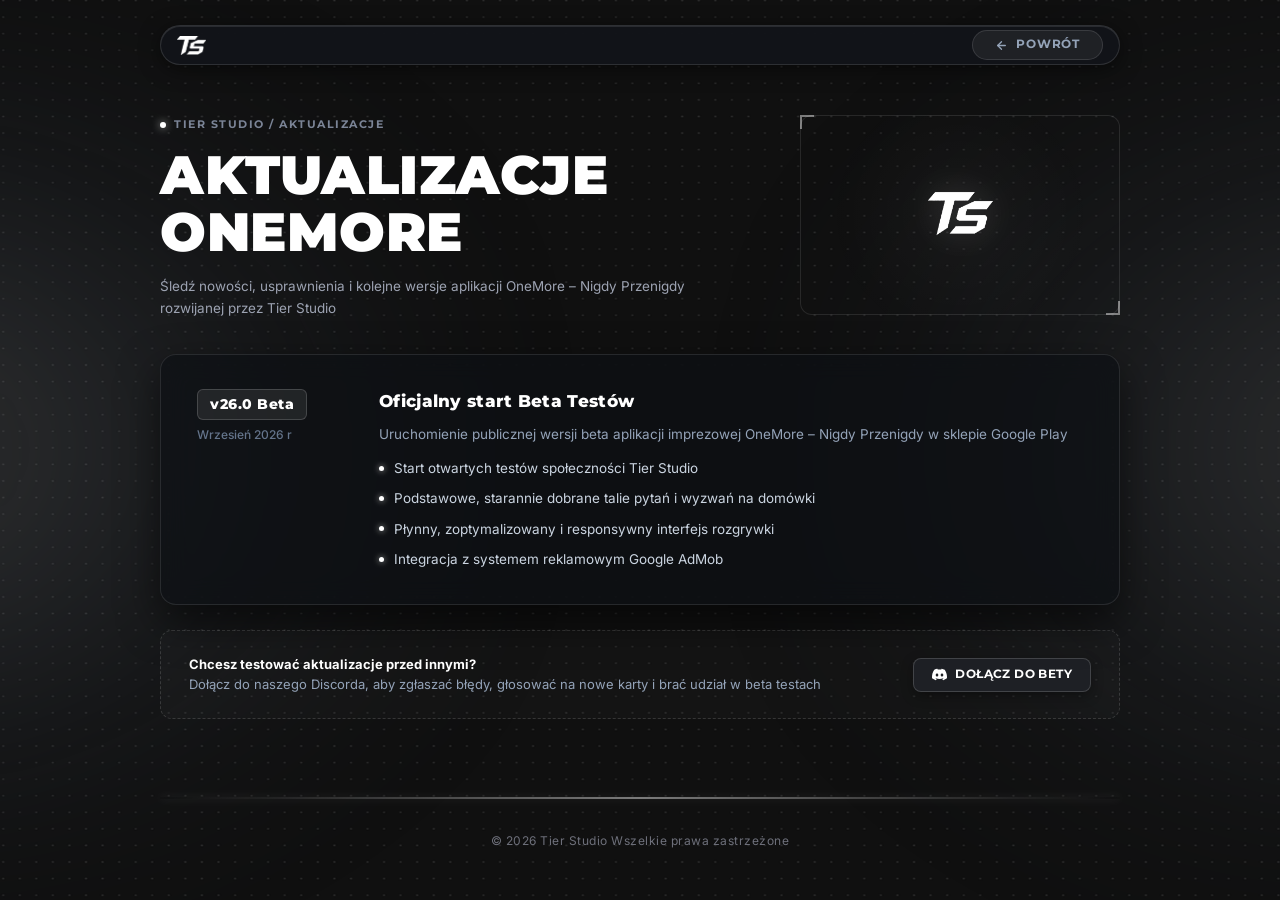
==== commit 52d603e0: "Add files via upload" ====
--- a/aktualizacje-onemore.html
+++ b/aktualizacje-onemore.html
@@ -7,8 +7,9 @@
   <meta name="description" content="Historia wersji, dziennik zmian i aktualizacje gry OneMore – Nigdy Przenigdy od Tier Studio.">
   <meta name="theme-color" content="#0e0e10">
 
-  <link rel="icon" type="image/png" href="Image/favicon.png">
+  <link rel="icon" type="image/png" href="Image/logoG.png">
   <link rel="shortcut icon" type="image/png" href="Image/logoG.png">
+  <link rel="apple-touch-icon" href="Image/logoG.png">
 
   <link rel="preconnect" href="https://fonts.googleapis.com">
   <link rel="preconnect" href="https://fonts.gstatic.com" crossorigin>
@@ -54,7 +55,6 @@
       flex-direction: column;
     }
 
-    /* Górna sekcja jak na podstronie polityki */
     .updates-header-split {
       display: flex;
       align-items: center;
@@ -168,7 +168,6 @@
       transform: scale(1.06);
     }
 
-    /* Kontener changelogu / listy aktualizacji */
     .updates-list-container {
       width: 100%;
       border: 1px solid rgba(255, 255, 255, 0.1);
@@ -279,7 +278,6 @@
       flex-shrink: 0;
     }
 
-    /* Karta społeczności i powiadomień na dole */
     .discord-hint-card {
       margin-top: 25px;
       padding: 24px 28px;
@@ -362,7 +360,6 @@
   <section class="section-block updates-page" aria-label="Aktualizacje OneMore">
     <div class="section-container">
       
-      <!-- Pasek nawigacji identyczny jak na podstronie polityki -->
       <header class="navbar-capsule">
         <a href="index.html" class="nav-logo" title="Tier Studio">
           <img src="Image/logo_tight.png" alt="TS Logo" class="nav-ts-logo">
--- a/style.css
+++ b/style.css
@@ -35,7 +35,6 @@
   background-image: url('Image/tło.png');
   background-repeat: repeat;
   background-position: center top;
-  background-attachment: fixed;
 }
 
 body::before,
@@ -49,7 +48,9 @@
   pointer-events: none;
   z-index: 0;
   opacity: 0.55;
-  filter: blur(85px);
+  filter: blur(70px);
+  transform: translateZ(0);
+  will-change: transform;
 }
 
 body::before {
@@ -135,9 +136,9 @@
   width: 100%;
   max-width: 960px;
   height: 40px;
-  background: rgba(18, 20, 26, 0.75);
-  backdrop-filter: blur(16px);
-  -webkit-backdrop-filter: blur(16px);
+  background: rgba(18, 20, 26, 0.85);
+  backdrop-filter: blur(12px);
+  -webkit-backdrop-filter: blur(12px);
   border: 1px solid rgba(255, 255, 255, 0.12);
   border-radius: 9999px;
   display: flex;
@@ -148,6 +149,7 @@
   box-shadow: 0 4px 20px rgba(0, 0, 0, 0.5), inset 0 1px 0 rgba(255, 255, 255, 0.1);
   user-select: none;
   min-width: 0;
+  transform: translateZ(0);
 }
 
 .nav-logo {
@@ -493,14 +495,15 @@
   filter: drop-shadow(0 15px 35px rgba(0, 0, 0, 0.65));
   animation: floatDevices 8s ease-in-out infinite;
   will-change: transform;
+  transform: translateZ(0);
 }
 
 @keyframes floatDevices {
   0%, 100% {
-    transform: translateY(0);
+    transform: translate3d(0, 0, 0);
   }
   50% {
-    transform: translateY(-6px);
+    transform: translate3d(0, -6px, 0);
   }
 }
 
@@ -613,6 +616,7 @@
   animation: floatDevices 8s ease-in-out infinite;
   animation-delay: -3s;
   will-change: transform;
+  transform: translateZ(0);
 }
 
 .discord-section {
